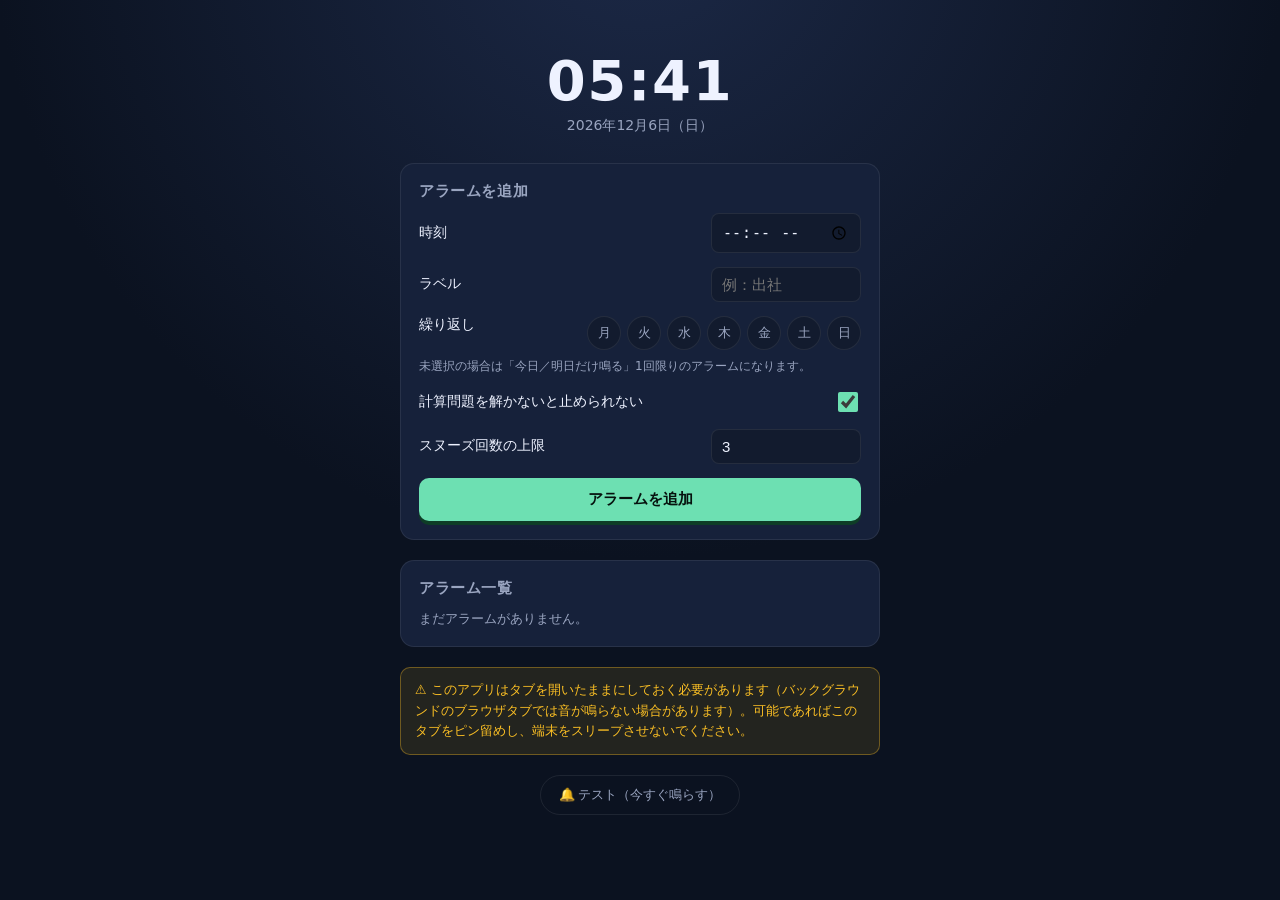
==== alarm-clock/index.html @ 1abfe7d7 "Add reliable morning alarm clock web app Adds a self-contained browser app (alarm-clock/) that keeps" ====
<!DOCTYPE html>
<html lang="ja">
<head>
<meta charset="UTF-8">
<meta name="viewport" content="width=device-width, initial-scale=1.0, viewport-fit=cover">
<title>絶対に起きれる目覚まし時計</title>
<link rel="stylesheet" href="style.css">
</head>
<body>

<main class="app" id="app">
  <header class="clock-header">
    <div class="now-time" id="nowTime">--:--</div>
    <div class="now-date" id="nowDate">----年--月--日（-）</div>
  </header>

  <section class="next-alarm" id="nextAlarmBox" hidden>
    <span class="next-alarm-label">次のアラーム</span>
    <span class="next-alarm-value" id="nextAlarmValue">--:--</span>
  </section>

  <section class="alarm-form">
    <h2>アラームを追加</h2>
    <form id="alarmForm">
      <div class="form-row">
        <label for="timeInput">時刻</label>
        <input type="time" id="timeInput" required>
      </div>
      <div class="form-row">
        <label for="labelInput">ラベル</label>
        <input type="text" id="labelInput" placeholder="例：出社">
      </div>
      <div class="form-row days-row">
        <label>繰り返し</label>
        <div class="days-picker" id="daysPicker">
          <button type="button" class="day-btn" data-day="1">月</button>
          <button type="button" class="day-btn" data-day="2">火</button>
          <button type="button" class="day-btn" data-day="3">水</button>
          <button type="button" class="day-btn" data-day="4">木</button>
          <button type="button" class="day-btn" data-day="5">金</button>
          <button type="button" class="day-btn" data-day="6">土</button>
          <button type="button" class="day-btn" data-day="0">日</button>
        </div>
      </div>
      <p class="hint">未選択の場合は「今日／明日だけ鳴る」1回限りのアラームになります。</p>

      <div class="form-row">
        <label for="mathToggle">計算問題を解かないと止められない</label>
        <input type="checkbox" id="mathToggle" checked>
      </div>
      <div class="form-row">
        <label for="snoozeLimitInput">スヌーズ回数の上限</label>
        <input type="number" id="snoozeLimitInput" min="0" max="10" value="3">
      </div>

      <button type="submit" class="primary-btn">アラームを追加</button>
    </form>
  </section>

  <section class="alarm-list">
    <h2>アラーム一覧</h2>
    <ul id="alarmList" class="alarm-items"></ul>
    <p class="empty-msg" id="emptyMsg">まだアラームがありません。</p>
  </section>

  <section class="warning-box" id="permissionWarning" hidden>
    ⚠️ このアプリはタブを開いたままにしておく必要があります（バックグラウンドのブラウザタブでは音が鳴らない場合があります）。可能であればこのタブをピン留めし、端末をスリープさせないでください。
  </section>

  <button class="test-btn" id="testBtn" type="button">🔔 テスト（今すぐ鳴らす）</button>
</main>

<!-- 鳴動中オーバーレイ -->
<div class="ringing-overlay" id="ringingOverlay" hidden>
  <div class="ringing-content">
    <div class="ringing-label">⏰ 起きる時間です！</div>
    <div class="ringing-time" id="ringingTime">--:--</div>
    <div class="ringing-alarm-label" id="ringingAlarmLabel"></div>
    <div class="snooze-status" id="snoozeStatus"></div>

    <div class="ringing-actions">
      <button class="snooze-btn" id="snoozeBtn" type="button">😴 あと5分スヌーズ</button>
      <button class="stop-btn" id="stopBtn" type="button">🛑 アラームを止める</button>
    </div>
  </div>
</div>

<!-- 計算チャレンジモーダル -->
<div class="math-modal" id="mathModal" hidden>
  <div class="math-content">
    <div class="math-progress" id="mathProgress">問題 1 / 3</div>
    <div class="math-question" id="mathQuestion">1 + 1 = ?</div>
    <input type="number" class="math-answer" id="mathAnswer" inputmode="numeric" autocomplete="off">
    <button class="primary-btn" id="mathSubmit" type="button">回答する</button>
    <div class="math-feedback" id="mathFeedback"></div>
  </div>
</div>

<script src="app.js"></script>
</body>
</html>
---- alarm-clock/style.css ----
:root{
  --bg: #0b1220;
  --bg-soft: #121b2e;
  --card: #16213a;
  --border: rgba(255,255,255,0.08);
  --text: #eef2ff;
  --muted: #9aa5c0;
  --accent: #6de0b2;
  --accent-dark: #0e3d26;
  --danger: #f87171;
  --danger-dark: #7f1d1d;
  --warn: #fbbf24;
}
*{box-sizing:border-box;}
[hidden]{display:none !important;}
body{
  margin:0;
  min-height:100vh;
  background:radial-gradient(circle at 50% -10%, #1c2947 0%, var(--bg) 55%);
  color:var(--text);
  font-family:'Hiragino Sans','Noto Sans JP',system-ui,sans-serif;
  display:flex;
  justify-content:center;
  padding:24px 16px 80px;
}
.app{
  width:100%;
  max-width:480px;
  display:flex;
  flex-direction:column;
  gap:20px;
}
.clock-header{
  text-align:center;
  padding:24px 0 8px;
}
.now-time{
  font-size:56px;
  font-weight:800;
  letter-spacing:0.03em;
  font-variant-numeric:tabular-nums;
}
.now-date{
  color:var(--muted);
  margin-top:4px;
  font-size:14px;
}
.next-alarm{
  background:var(--card);
  border:1px solid var(--border);
  border-radius:12px;
  padding:12px 16px;
  display:flex;
  justify-content:space-between;
  align-items:center;
}
.next-alarm-label{color:var(--muted);font-size:13px;}
.next-alarm-value{color:var(--accent);font-weight:700;font-size:18px;}

section h2{
  font-size:15px;
  margin:0 0 12px;
  color:var(--muted);
  letter-spacing:0.04em;
}
.alarm-form{
  background:var(--card);
  border:1px solid var(--border);
  border-radius:14px;
  padding:18px;
}
.form-row{
  display:flex;
  align-items:center;
  justify-content:space-between;
  gap:12px;
  margin-bottom:14px;
}
.form-row label{
  font-size:14px;
  color:var(--text);
}
.form-row input[type="time"],
.form-row input[type="text"],
.form-row input[type="number"]{
  background:var(--bg-soft);
  border:1px solid var(--border);
  color:var(--text);
  border-radius:8px;
  padding:8px 10px;
  font-size:15px;
  width:150px;
}
.form-row input[type="checkbox"]{
  width:20px;
  height:20px;
  accent-color:var(--accent);
}
.days-row{align-items:flex-start;}
.days-picker{
  display:flex;
  gap:6px;
  flex-wrap:wrap;
}
.day-btn{
  width:34px;
  height:34px;
  border-radius:50%;
  border:1px solid var(--border);
  background:var(--bg-soft);
  color:var(--muted);
  font-size:13px;
  cursor:pointer;
}
.day-btn.active{
  background:var(--accent);
  border-color:var(--accent);
  color:#06120e;
  font-weight:700;
}
.hint{
  font-size:12px;
  color:var(--muted);
  margin:-6px 0 14px;
}
.primary-btn{
  width:100%;
  padding:12px 0;
  border:none;
  border-radius:10px;
  background:var(--accent);
  color:#06120e;
  font-weight:700;
  font-size:15px;
  cursor:pointer;
  box-shadow:0 4px 0 var(--accent-dark);
}
.primary-btn:active{transform:translateY(2px);box-shadow:0 2px 0 var(--accent-dark);}

.alarm-list{
  background:var(--card);
  border:1px solid var(--border);
  border-radius:14px;
  padding:18px;
}
.alarm-items{
  list-style:none;
  margin:0;
  padding:0;
  display:flex;
  flex-direction:column;
  gap:10px;
}
.alarm-item{
  display:flex;
  align-items:center;
  justify-content:space-between;
  background:var(--bg-soft);
  border:1px solid var(--border);
  border-radius:10px;
  padding:12px 14px;
}
.alarm-item.disabled{opacity:0.45;}
.alarm-main{display:flex;flex-direction:column;gap:2px;}
.alarm-time{font-size:22px;font-weight:800;font-variant-numeric:tabular-nums;}
.alarm-meta{font-size:12px;color:var(--muted);}
.alarm-controls{display:flex;align-items:center;gap:10px;}
.toggle{
  position:relative;
  width:44px;
  height:24px;
  border-radius:999px;
  background:#2a3552;
  border:none;
  cursor:pointer;
}
.toggle::after{
  content:'';
  position:absolute;
  top:2px;left:2px;
  width:20px;height:20px;
  border-radius:50%;
  background:#fff;
  transition:left .15s ease;
}
.toggle.on{background:var(--accent);}
.toggle.on::after{left:22px;}
.delete-btn{
  background:none;
  border:none;
  color:var(--danger);
  font-size:18px;
  cursor:pointer;
  padding:4px;
}
.empty-msg{color:var(--muted);font-size:13px;margin:0;}

.warning-box{
  background:rgba(251,191,36,0.1);
  border:1px solid rgba(251,191,36,0.35);
  color:var(--warn);
  border-radius:10px;
  padding:12px 14px;
  font-size:13px;
  line-height:1.6;
}

.test-btn{
  align-self:center;
  background:none;
  border:1px solid var(--border);
  color:var(--muted);
  padding:10px 18px;
  border-radius:999px;
  cursor:pointer;
  font-size:13px;
}

/* ===== 鳴動中オーバーレイ ===== */
.ringing-overlay{
  position:fixed;
  inset:0;
  background:linear-gradient(160deg,#7f1d1d,#450a0a 70%);
  animation:flash 1s infinite;
  display:flex;
  align-items:center;
  justify-content:center;
  z-index:1000;
  padding:24px;
}
@keyframes flash{
  0%,100%{background-color:#7f1d1d;}
  50%{background-color:#3f0d0d;}
}
.ringing-content{
  text-align:center;
  max-width:420px;
  width:100%;
}
.ringing-label{
  font-size:20px;
  font-weight:700;
  margin-bottom:8px;
}
.ringing-time{
  font-size:72px;
  font-weight:900;
  font-variant-numeric:tabular-nums;
  text-shadow:0 0 30px rgba(255,255,255,0.4);
}
.ringing-alarm-label{
  font-size:16px;
  color:rgba(255,255,255,0.85);
  margin-top:6px;
}
.snooze-status{
  margin-top:10px;
  font-size:13px;
  color:rgba(255,255,255,0.7);
}
.ringing-actions{
  margin-top:36px;
  display:flex;
  flex-direction:column;
  gap:14px;
}
.snooze-btn, .stop-btn{
  padding:16px 0;
  border-radius:12px;
  border:none;
  font-size:17px;
  font-weight:800;
  cursor:pointer;
}
.snooze-btn{
  background:rgba(255,255,255,0.12);
  color:#fff;
  border:1px solid rgba(255,255,255,0.35);
}
.snooze-btn:disabled{opacity:0.35;cursor:not-allowed;}
.stop-btn{
  background:#fff;
  color:#7f1d1d;
  box-shadow:0 4px 0 rgba(0,0,0,0.25);
}

/* ===== 計算チャレンジ ===== */
.math-modal{
  position:fixed;
  inset:0;
  background:rgba(5,8,16,0.92);
  z-index:1100;
  display:flex;
  align-items:center;
  justify-content:center;
  padding:24px;
}
.math-content{
  background:var(--card);
  border:1px solid var(--border);
  border-radius:16px;
  padding:28px 22px;
  width:100%;
  max-width:360px;
  text-align:center;
}
.math-progress{
  color:var(--muted);
  font-size:13px;
  margin-bottom:10px;
}
.math-question{
  font-size:32px;
  font-weight:800;
  margin-bottom:20px;
}
.math-answer{
  width:100%;
  font-size:24px;
  text-align:center;
  padding:10px;
  border-radius:10px;
  border:1px solid var(--border);
  background:var(--bg-soft);
  color:var(--text);
  margin-bottom:16px;
}
.math-feedback{
  margin-top:12px;
  font-size:13px;
  min-height:18px;
  color:var(--danger);
}

@media (max-width: 380px){
  .now-time{font-size:44px;}
  .form-row input[type="time"],
  .form-row input[type="text"],
  .form-row input[type="number"]{width:120px;}
}
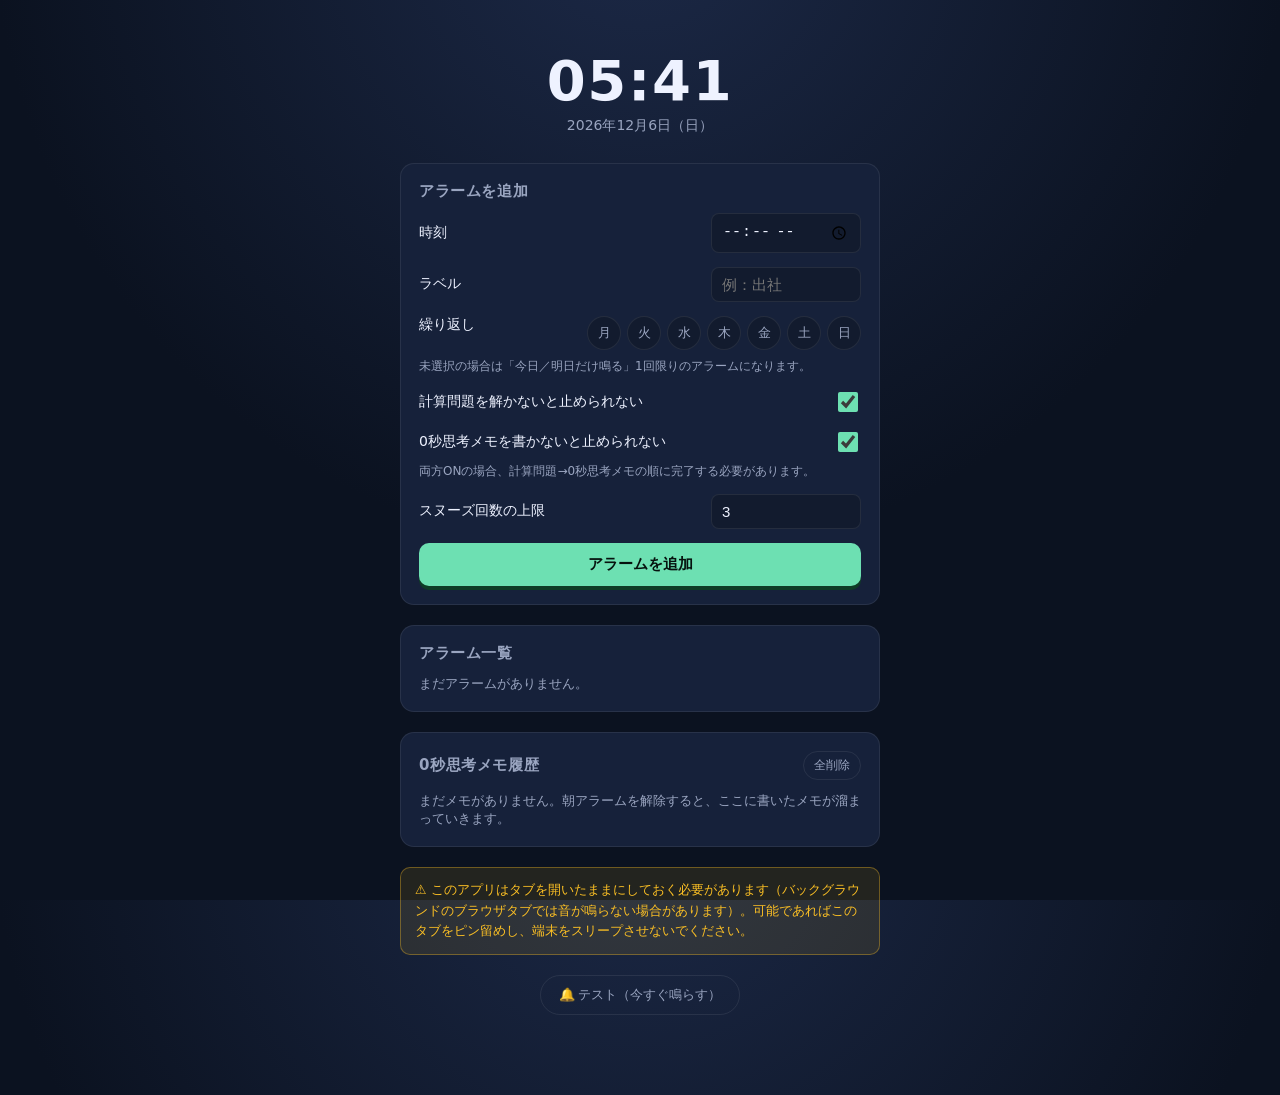
==== commit 3ded2180: "Add zero-second-thinking memo as an alarm dismiss step Adds an optional post-math-challenge step mod" ====
--- a/alarm-clock/index.html
+++ b/alarm-clock/index.html
@@ -2,9 +2,20 @@
 <html lang="ja">
 <head>
 <meta charset="UTF-8">
-<meta name="viewport" content="width=device-width, initial-scale=1.0, viewport-fit=cover">
+<meta name="viewport" content="width=device-width, initial-scale=1.0, maximum-scale=1.0, viewport-fit=cover">
 <title>絶対に起きれる目覚まし時計</title>
 <link rel="stylesheet" href="style.css">
+
+<!-- iPhoneのホーム画面追加（PWA）対応 -->
+<link rel="manifest" href="manifest.json">
+<link rel="apple-touch-icon" href="icons/icon-180.png">
+<link rel="icon" href="icons/icon-192.png">
+<meta name="apple-mobile-web-app-capable" content="yes">
+<meta name="mobile-web-app-capable" content="yes">
+<meta name="apple-mobile-web-app-status-bar-style" content="black-translucent">
+<meta name="apple-mobile-web-app-title" content="目覚まし">
+<meta name="theme-color" content="#0b1220">
+<meta name="format-detection" content="telephone=no">
 </head>
 <body>
 
@@ -49,6 +60,11 @@
         <input type="checkbox" id="mathToggle" checked>
       </div>
       <div class="form-row">
+        <label for="zeroSecondToggle">0秒思考メモを書かないと止められない</label>
+        <input type="checkbox" id="zeroSecondToggle" checked>
+      </div>
+      <p class="hint">両方ONの場合、計算問題→0秒思考メモの順に完了する必要があります。</p>
+      <div class="form-row">
         <label for="snoozeLimitInput">スヌーズ回数の上限</label>
         <input type="number" id="snoozeLimitInput" min="0" max="10" value="3">
       </div>
@@ -63,12 +79,36 @@
     <p class="empty-msg" id="emptyMsg">まだアラームがありません。</p>
   </section>
 
+  <section class="memo-history">
+    <div class="memo-history-head">
+      <h2>0秒思考メモ履歴</h2>
+      <button type="button" class="clear-history-btn" id="clearHistoryBtn">全削除</button>
+    </div>
+    <ul id="memoHistoryList" class="memo-history-items"></ul>
+    <p class="empty-msg" id="memoEmptyMsg">まだメモがありません。朝アラームを解除すると、ここに書いたメモが溜まっていきます。</p>
+  </section>
+
   <section class="warning-box" id="permissionWarning" hidden>
     ⚠️ このアプリはタブを開いたままにしておく必要があります（バックグラウンドのブラウザタブでは音が鳴らない場合があります）。可能であればこのタブをピン留めし、端末をスリープさせないでください。
   </section>
 
+  <section class="ios-hint" id="iosInstallHint" hidden>
+    📱 <strong>iPhoneでの使い方</strong><br>
+    Safariの共有ボタン <span aria-hidden="true">⬆️</span> →「ホーム画面に追加」でアプリのように起動できます。<br>
+    確実に鳴らすために、就寝前に以下を確認してください。
+    <ul>
+      <li>本体側面の<strong>着信/サイレントスイッチ</strong>をオン（音が鳴る側）にする</li>
+      <li><strong>おやすみモード/集中モード</strong>をオフにするか、このアプリの通知を許可する</li>
+      <li>設定 →「画面表示と明るさ」→「自動ロック」を<strong>「なし」</strong>にする（充電しながら推奨）</li>
+      <li>このアプリの画面を開いたままにしておく</li>
+    </ul>
+  </section>
+
   <button class="test-btn" id="testBtn" type="button">🔔 テスト（今すぐ鳴らす）</button>
 </main>
+
+<!-- iOSのサイレントスイッチ対策: WebAudioの出力をこのaudio要素経由で再生する -->
+<audio id="audioSink" playsinline style="display:none"></audio>
 
 <!-- 鳴動中オーバーレイ -->
 <div class="ringing-overlay" id="ringingOverlay" hidden>
@@ -96,6 +136,21 @@
   </div>
 </div>
 
+<!-- 0秒思考メモ モーダル -->
+<div class="zs-modal" id="zeroSecondModal" hidden>
+  <div class="zs-content">
+    <div class="zs-head">
+      <span class="zs-badge">0秒思考メモ</span>
+      <span class="zs-timer" id="zsTimer">1:00</span>
+    </div>
+    <div class="zs-prompt" id="zsPrompt">タイトル</div>
+    <p class="zs-rule">4〜6行、各行20〜30字くらいで、思いついたまま書きましょう。文法や体裁は気にせず、スピード優先で。</p>
+    <textarea class="zs-textarea" id="zsTextarea" rows="6" placeholder="1行目&#10;2行目&#10;3行目&#10;4行目..."></textarea>
+    <div class="zs-progress" id="zsProgress">0 / 4行</div>
+    <button class="primary-btn" id="zsSubmit" type="button" disabled>書けた！アラームを止める</button>
+  </div>
+</div>
+
 <script src="app.js"></script>
 </body>
 </html>
--- a/alarm-clock/style.css
+++ b/alarm-clock/style.css
@@ -13,15 +13,19 @@
 }
 *{box-sizing:border-box;}
 [hidden]{display:none !important;}
+html{ height:100%; }
 body{
   margin:0;
   min-height:100vh;
+  min-height:100dvh;
   background:radial-gradient(circle at 50% -10%, #1c2947 0%, var(--bg) 55%);
   color:var(--text);
   font-family:'Hiragino Sans','Noto Sans JP',system-ui,sans-serif;
   display:flex;
   justify-content:center;
-  padding:24px 16px 80px;
+  -webkit-text-size-adjust:100%;
+  /* iPhoneのノッチ/ホームインジケーター領域を避ける(PWA/フルスクリーン時) */
+  padding:calc(24px + env(safe-area-inset-top)) calc(16px + env(safe-area-inset-right)) calc(80px + env(safe-area-inset-bottom)) calc(16px + env(safe-area-inset-left));
 }
 .app{
   width:100%;
@@ -195,6 +199,61 @@
 }
 .empty-msg{color:var(--muted);font-size:13px;margin:0;}
 
+.memo-history{
+  background:var(--card);
+  border:1px solid var(--border);
+  border-radius:14px;
+  padding:18px;
+}
+.memo-history-head{
+  display:flex;
+  align-items:center;
+  justify-content:space-between;
+  margin-bottom:12px;
+}
+.memo-history-head h2{margin:0;}
+.clear-history-btn{
+  background:none;
+  border:1px solid var(--border);
+  color:var(--muted);
+  font-size:12px;
+  padding:5px 10px;
+  border-radius:999px;
+  cursor:pointer;
+}
+.memo-history-items{
+  list-style:none;
+  margin:0;
+  padding:0;
+  display:flex;
+  flex-direction:column;
+  gap:10px;
+}
+.memo-item{
+  background:var(--bg-soft);
+  border:1px solid var(--border);
+  border-radius:10px;
+  padding:12px 14px;
+}
+.memo-item summary{
+  cursor:pointer;
+  list-style:none;
+  display:flex;
+  justify-content:space-between;
+  gap:10px;
+  font-size:13px;
+}
+.memo-item summary::-webkit-details-marker{display:none;}
+.memo-item-title{color:var(--accent);font-weight:700;flex:1;}
+.memo-item-date{color:var(--muted);flex-shrink:0;}
+.memo-item-lines{
+  margin:10px 0 0;
+  padding-left:18px;
+  color:var(--text);
+  font-size:13px;
+  line-height:1.8;
+}
+
 .warning-box{
   background:rgba(251,191,36,0.1);
   border:1px solid rgba(251,191,36,0.35);
@@ -204,6 +263,20 @@
   font-size:13px;
   line-height:1.6;
 }
+.ios-hint{
+  background:rgba(109,224,178,0.08);
+  border:1px solid rgba(109,224,178,0.3);
+  color:var(--text);
+  border-radius:10px;
+  padding:14px 16px;
+  font-size:13px;
+  line-height:1.7;
+}
+.ios-hint ul{
+  margin:10px 0 0;
+  padding-left:18px;
+}
+.ios-hint li{margin-bottom:4px;}
 
 .test-btn{
   align-self:center;
@@ -226,7 +299,7 @@
   align-items:center;
   justify-content:center;
   z-index:1000;
-  padding:24px;
+  padding:calc(24px + env(safe-area-inset-top)) calc(24px + env(safe-area-inset-right)) calc(24px + env(safe-area-inset-bottom)) calc(24px + env(safe-area-inset-left));
 }
 @keyframes flash{
   0%,100%{background-color:#7f1d1d;}
@@ -332,6 +405,77 @@
   color:var(--danger);
 }
 
+/* ===== 0秒思考メモ ===== */
+.zs-modal{
+  position:fixed;
+  inset:0;
+  background:rgba(5,8,16,0.95);
+  z-index:1100;
+  display:flex;
+  align-items:center;
+  justify-content:center;
+  padding:20px;
+}
+.zs-content{
+  background:var(--card);
+  border:1px solid var(--border);
+  border-radius:16px;
+  padding:22px;
+  width:100%;
+  max-width:420px;
+}
+.zs-head{
+  display:flex;
+  align-items:center;
+  justify-content:space-between;
+  margin-bottom:14px;
+}
+.zs-badge{
+  font-size:12px;
+  color:var(--accent);
+  border:1px solid var(--accent);
+  border-radius:999px;
+  padding:3px 10px;
+}
+.zs-timer{
+  font-variant-numeric:tabular-nums;
+  font-weight:800;
+  font-size:16px;
+  color:var(--warn);
+}
+.zs-timer.zs-timeup{color:var(--danger);}
+.zs-prompt{
+  font-size:20px;
+  font-weight:800;
+  margin-bottom:8px;
+  line-height:1.5;
+}
+.zs-rule{
+  font-size:12px;
+  color:var(--muted);
+  line-height:1.7;
+  margin:0 0 14px;
+}
+.zs-textarea{
+  width:100%;
+  min-height:150px;
+  background:var(--bg-soft);
+  border:1px solid var(--border);
+  border-radius:10px;
+  color:var(--text);
+  font-size:15px;
+  line-height:1.8;
+  padding:12px;
+  resize:vertical;
+  font-family:inherit;
+}
+.zs-progress{
+  margin:10px 0 16px;
+  font-size:13px;
+  color:var(--muted);
+}
+.zs-progress.zs-ok{color:var(--accent);}
+
 @media (max-width: 380px){
   .now-time{font-size:44px;}
   .form-row input[type="time"],
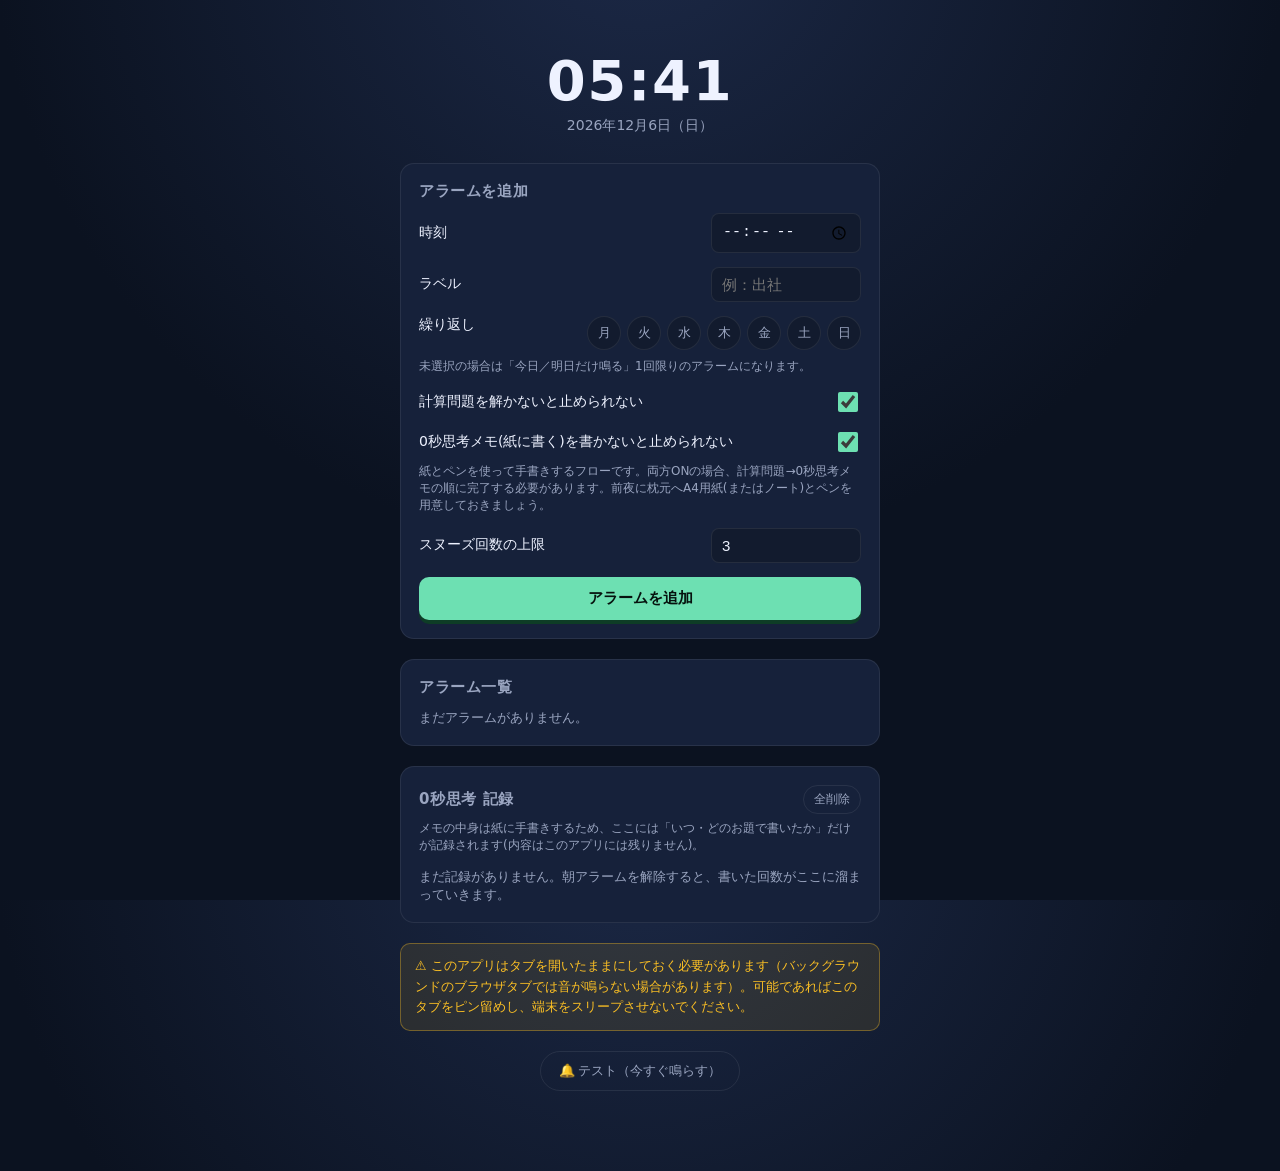
==== commit 8a04ce18: "Make the zero-second-thinking step a paper-writing flow The book's method depends on writing by hand" ====
--- a/alarm-clock/index.html
+++ b/alarm-clock/index.html
@@ -60,10 +60,10 @@
         <input type="checkbox" id="mathToggle" checked>
       </div>
       <div class="form-row">
-        <label for="zeroSecondToggle">0秒思考メモを書かないと止められない</label>
+        <label for="zeroSecondToggle">0秒思考メモ(紙に書く)を書かないと止められない</label>
         <input type="checkbox" id="zeroSecondToggle" checked>
       </div>
-      <p class="hint">両方ONの場合、計算問題→0秒思考メモの順に完了する必要があります。</p>
+      <p class="hint">紙とペンを使って手書きするフローです。両方ONの場合、計算問題→0秒思考メモの順に完了する必要があります。前夜に枕元へA4用紙(またはノート)とペンを用意しておきましょう。</p>
       <div class="form-row">
         <label for="snoozeLimitInput">スヌーズ回数の上限</label>
         <input type="number" id="snoozeLimitInput" min="0" max="10" value="3">
@@ -81,11 +81,13 @@
 
   <section class="memo-history">
     <div class="memo-history-head">
-      <h2>0秒思考メモ履歴</h2>
+      <h2>0秒思考 記録</h2>
       <button type="button" class="clear-history-btn" id="clearHistoryBtn">全削除</button>
     </div>
+    <p class="memo-stats" id="memoStats"></p>
+    <p class="hint">メモの中身は紙に手書きするため、ここには「いつ・どのお題で書いたか」だけが記録されます(内容はこのアプリには残りません)。</p>
     <ul id="memoHistoryList" class="memo-history-items"></ul>
-    <p class="empty-msg" id="memoEmptyMsg">まだメモがありません。朝アラームを解除すると、ここに書いたメモが溜まっていきます。</p>
+    <p class="empty-msg" id="memoEmptyMsg">まだ記録がありません。朝アラームを解除すると、書いた回数がここに溜まっていきます。</p>
   </section>
 
   <section class="warning-box" id="permissionWarning" hidden>
@@ -136,18 +138,23 @@
   </div>
 </div>
 
-<!-- 0秒思考メモ モーダル -->
+<!-- 0秒思考メモ モーダル(紙に手書きするフロー) -->
 <div class="zs-modal" id="zeroSecondModal" hidden>
   <div class="zs-content">
-    <div class="zs-head">
-      <span class="zs-badge">0秒思考メモ</span>
-      <span class="zs-timer" id="zsTimer">1:00</span>
+    <span class="zs-badge">0秒思考メモ ・ 紙に手書き</span>
+    <div class="zs-prompt-label">今日のお題</div>
+    <div class="zs-prompt" id="zsPrompt">タイトル</div>
+    <p class="zs-rule">
+      📝 <strong>A4用紙(またはノート)とペン</strong>を用意し、上のお題について<br>
+      <strong>4〜6行、各行20〜30字</strong>を目安に、思いついたまま<strong>手で</strong>書き出してください。<br>
+      文法や体裁は気にせず、スピード優先で。デバイスへの入力ではなく、紙に書くのがポイントです。
+    </p>
+    <div class="zs-timer-wrap">
+      <div class="zs-timer" id="zsTimer">1:00</div>
+      <div class="zs-timer-label">書き終わるまでの目安タイム</div>
     </div>
-    <div class="zs-prompt" id="zsPrompt">タイトル</div>
-    <p class="zs-rule">4〜6行、各行20〜30字くらいで、思いついたまま書きましょう。文法や体裁は気にせず、スピード優先で。</p>
-    <textarea class="zs-textarea" id="zsTextarea" rows="6" placeholder="1行目&#10;2行目&#10;3行目&#10;4行目..."></textarea>
-    <div class="zs-progress" id="zsProgress">0 / 4行</div>
-    <button class="primary-btn" id="zsSubmit" type="button" disabled>書けた！アラームを止める</button>
+    <div class="zs-status" id="zsStatus">タイマーが0:00になったら、下のボタンを押せるようになります</div>
+    <button class="primary-btn" id="zsSubmit" type="button" disabled>紙に書き終えた</button>
   </div>
 </div>
 
--- a/alarm-clock/style.css
+++ b/alarm-clock/style.css
@@ -212,6 +212,11 @@
   margin-bottom:12px;
 }
 .memo-history-head h2{margin:0;}
+.memo-stats{
+  font-size:13px;
+  color:var(--accent);
+  margin:0 0 4px;
+}
 .clear-history-btn{
   background:none;
   border:1px solid var(--border);
@@ -233,26 +238,15 @@
   background:var(--bg-soft);
   border:1px solid var(--border);
   border-radius:10px;
-  padding:12px 14px;
-}
-.memo-item summary{
-  cursor:pointer;
-  list-style:none;
+  padding:10px 14px;
   display:flex;
   justify-content:space-between;
+  align-items:baseline;
   gap:10px;
   font-size:13px;
 }
-.memo-item summary::-webkit-details-marker{display:none;}
 .memo-item-title{color:var(--accent);font-weight:700;flex:1;}
 .memo-item-date{color:var(--muted);flex-shrink:0;}
-.memo-item-lines{
-  margin:10px 0 0;
-  padding-left:18px;
-  color:var(--text);
-  font-size:13px;
-  line-height:1.8;
-}
 
 .warning-box{
   background:rgba(251,191,36,0.1);
@@ -420,61 +414,64 @@
   background:var(--card);
   border:1px solid var(--border);
   border-radius:16px;
-  padding:22px;
+  padding:26px 22px;
   width:100%;
   max-width:420px;
-}
-.zs-head{
-  display:flex;
-  align-items:center;
-  justify-content:space-between;
-  margin-bottom:14px;
+  text-align:center;
 }
 .zs-badge{
+  display:inline-block;
   font-size:12px;
   color:var(--accent);
   border:1px solid var(--accent);
   border-radius:999px;
   padding:3px 10px;
-}
+  margin-bottom:16px;
+}
+.zs-prompt-label{
+  font-size:12px;
+  color:var(--muted);
+  margin-bottom:4px;
+}
+.zs-prompt{
+  font-size:24px;
+  font-weight:800;
+  margin-bottom:16px;
+  line-height:1.5;
+}
+.zs-rule{
+  font-size:13px;
+  color:var(--muted);
+  line-height:1.9;
+  margin:0 0 20px;
+  text-align:left;
+  background:var(--bg-soft);
+  border:1px solid var(--border);
+  border-radius:10px;
+  padding:12px 14px;
+}
+.zs-rule strong{color:var(--text);}
+.zs-timer-wrap{margin-bottom:16px;}
 .zs-timer{
   font-variant-numeric:tabular-nums;
-  font-weight:800;
-  font-size:16px;
+  font-weight:900;
+  font-size:56px;
   color:var(--warn);
-}
-.zs-timer.zs-timeup{color:var(--danger);}
-.zs-prompt{
-  font-size:20px;
-  font-weight:800;
-  margin-bottom:8px;
-  line-height:1.5;
-}
-.zs-rule{
+  line-height:1.1;
+}
+.zs-timer.zs-timeup{color:var(--accent);}
+.zs-timer-label{
   font-size:12px;
   color:var(--muted);
-  line-height:1.7;
-  margin:0 0 14px;
-}
-.zs-textarea{
-  width:100%;
-  min-height:150px;
-  background:var(--bg-soft);
-  border:1px solid var(--border);
-  border-radius:10px;
-  color:var(--text);
-  font-size:15px;
-  line-height:1.8;
-  padding:12px;
-  resize:vertical;
-  font-family:inherit;
-}
-.zs-progress{
-  margin:10px 0 16px;
-  font-size:13px;
-  color:var(--muted);
-}
-.zs-progress.zs-ok{color:var(--accent);}
+  margin-top:4px;
+}
+.zs-status{
+  font-size:13px;
+  color:var(--muted);
+  min-height:18px;
+  margin-bottom:18px;
+}
+.zs-status.zs-ok{color:var(--accent);font-weight:700;}
 
 @media (max-width: 380px){
   .now-time{font-size:44px;}
